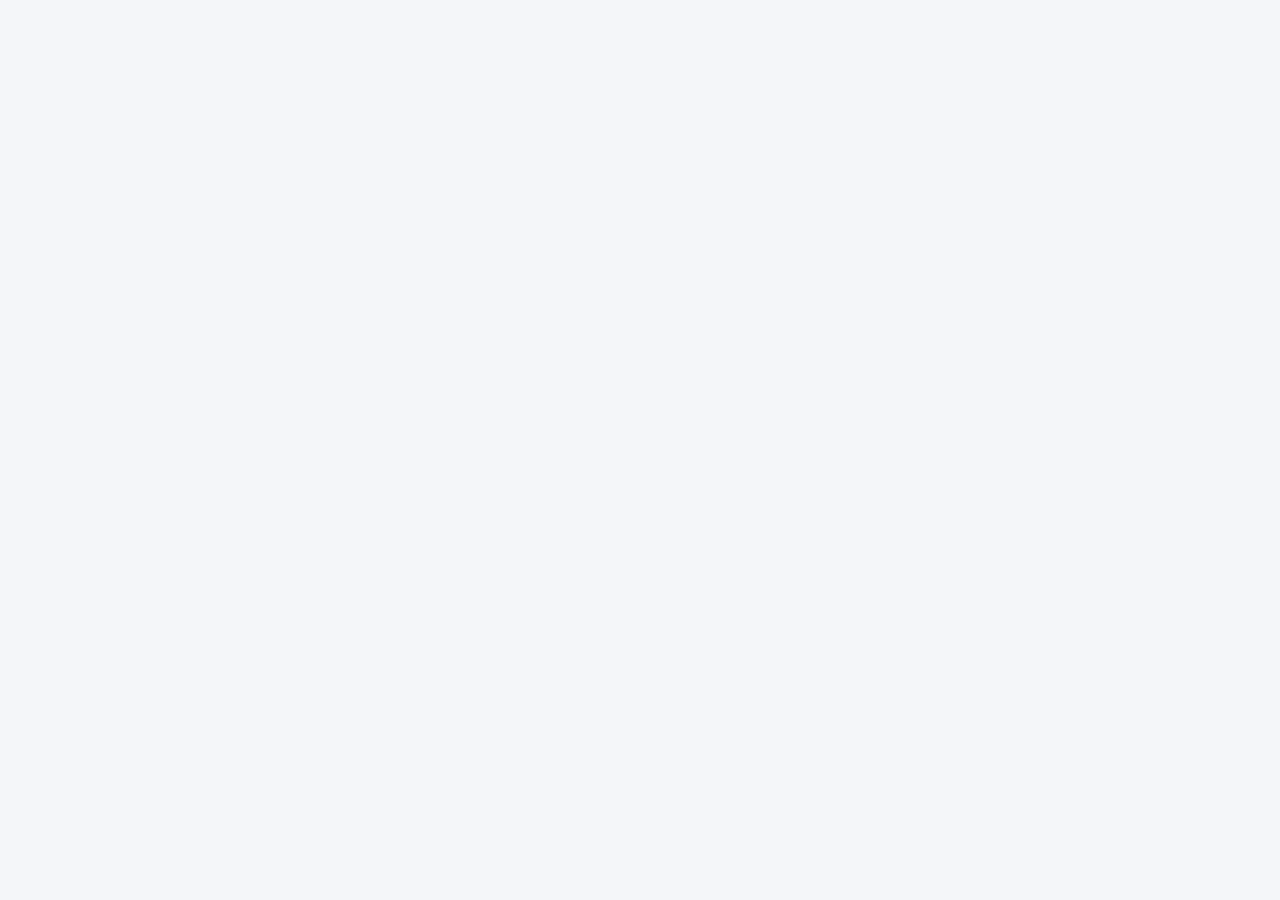
==== html/index.html @ 95263e27 "estructura principal +css inicial" ====
<!DOCTYPE html>
<html lang="en">
<head>
    <meta charset="UTF-8">
    <meta name="viewport" content="width=device-width, initial-scale=1.0">
    <title>Home</title>
    <link rel="stylesheet" href="../css/style.css">
</head>
<body>
    
</body>
</html>
---- css/style.css ----
/* VARIABLES GLOBALES (:root) */
:root {
    /* Fondo */
    --FONDO_PRINCIPAL: #f4f6f9;
    --FONDO_SECUNDARIO: #ffffff;

    /* Texto */
    --TEXTO_PRINCIPAL: #1f2937;
    --TEXTO_SECUNDARIO: #4b5563;

    /* Botones */
    --BOTON_PRINCIPAL: #003366;
    --BOTON_SECUNDARIO: #002244;

    /* encabezado */
    --COLOR_ENCABEZADO: #003366;
    --TEXTO_ENCABEZADO: #ffffff;
    
    /* aside */
    --FONDO_ASIDE: #e9ecef;

    /* enlaces */
    --COLOR_ENLACE: #0066cc;
    --COLOR_ENLACE_HOVER: #004080;
    
    /* pie de pagina */
    --COLOR_PIE_PAGINA: #1f2937;
    --TEXTO_PIE_PAGINA: #ffffff;
    
    /* tipografía y bordes */
    --FUENTE_BASE: Arial, sans-serif;
    --COLOR_BORDE: #cccccc;
    --RADIO_BORDE: 6px;
    --SOMBRA_SUAVE: 0 4px 6px rgba(0, 0, 0, 0.05);
}

/* generales*/
body {
    font-family: var(--FUENTE_BASE);
    line-height: 1.6;
    margin: 0;
    padding: 0;
    background-color: var(--FONDO_PRINCIPAL);
    color: var(--TEXTO_PRINCIPAL);
}

h1, h2, h3 {
    color: var(--TEXTO_PRINCIPAL);
}

p, li {
    color: var(--TEXTO_SECUNDARIO);
}

a {
    color: var(--COLOR_ENLACE);
    text-decoration: none;
}

a:hover {
    color: var(--COLOR_ENLACE_HOVER);
}

/* header y nav */
header {
    background-color: var(--COLOR_ENCABEZADO);
    color: var(--TEXTO_ENCABEZADO);
    display: flex;
    justify-content: space-between;
    align-items: center;
    padding: 15px 30px;
}

header h1 {
    color: var(--TEXTO_ENCABEZADO);
    margin: 0;
}

header .logo img {
    height: 50px;
    vertical-align: middle;
}

nav ul {
    list-style: none;
    margin: 0;
    padding: 0;
    display: flex;
}

nav ul li {
    margin-left: 20px;
}

nav ul li a {
    color: var(--TEXTO_ENCABEZADO);
    font-weight: bold;
}

/* main */
main {
    display: flex;
    flex-wrap: wrap;
    padding: 20px;
    max-width: 1200px;
    margin: auto;
    gap: 20px;
}

.contenido-principal {
    flex: 3;
}

article {
    background-color: var(--FONDO_SECUNDARIO);
    padding: 20px;
    margin-bottom: 20px;
    border-radius: var(--RADIO_BORDE);
    box-shadow: var(--SOMBRA_SUAVE);
}

aside {
    flex: 1;
    background-color: var(--FONDO_ASIDE);
    padding: 20px;
    border-radius: var(--RADIO_BORDE);
    height: fit-content;
}

/* formulario */
.formulario-seccion {
    background-color: var(--FONDO_SECUNDARIO);
    padding: 30px;
    width: 100%;
    max-width: 600px;
    margin: auto;
    border-radius: var(--RADIO_BORDE);
    box-shadow: var(--SOMBRA_SUAVE);
}

form label {
    display: block;
    margin-top: 15px;
    font-weight: bold;
    color: var(--TEXTO_PRINCIPAL);
}

form input, form select, form textarea {
    width: 100%;
    padding: 10px;
    margin-top: 5px;
    border: 1px solid var(--COLOR_BORDE);
    border-radius: var(--RADIO_BORDE);
    background-color: var(--FONDO_PRINCIPAL);
    color: var(--TEXTO_PRINCIPAL);
    box-sizing: border-box;
}

/* Estilos de Botones usando variables */
button, input[type="submit"] {
    margin-top: 20px;
    padding: 12px 24px;
    background-color: var(--BOTON_PRINCIPAL);
    color: var(--TEXTO_ENCABEZADO);
    border: none;
    border-radius: var(--RADIO_BORDE);
    cursor: pointer;
    font-size: 1rem;
    font-weight: bold;
    transition: background-color 0.3s ease;
}

button:hover, input[type="submit"]:hover {
    background-color: var(--BOTON_SECUNDARIO);
}

/* footer */
footer {
    background-color: var(--COLOR_PIE_PAGINA);
    color: var(--TEXTO_PIE_PAGINA);
    text-align: center;
    padding: 20px;
    margin-top: 30px;
}

footer p {
    color: var(--TEXTO_PIE_PAGINA);
}

footer a {
    color: var(--COLOR_ENLACE);
}
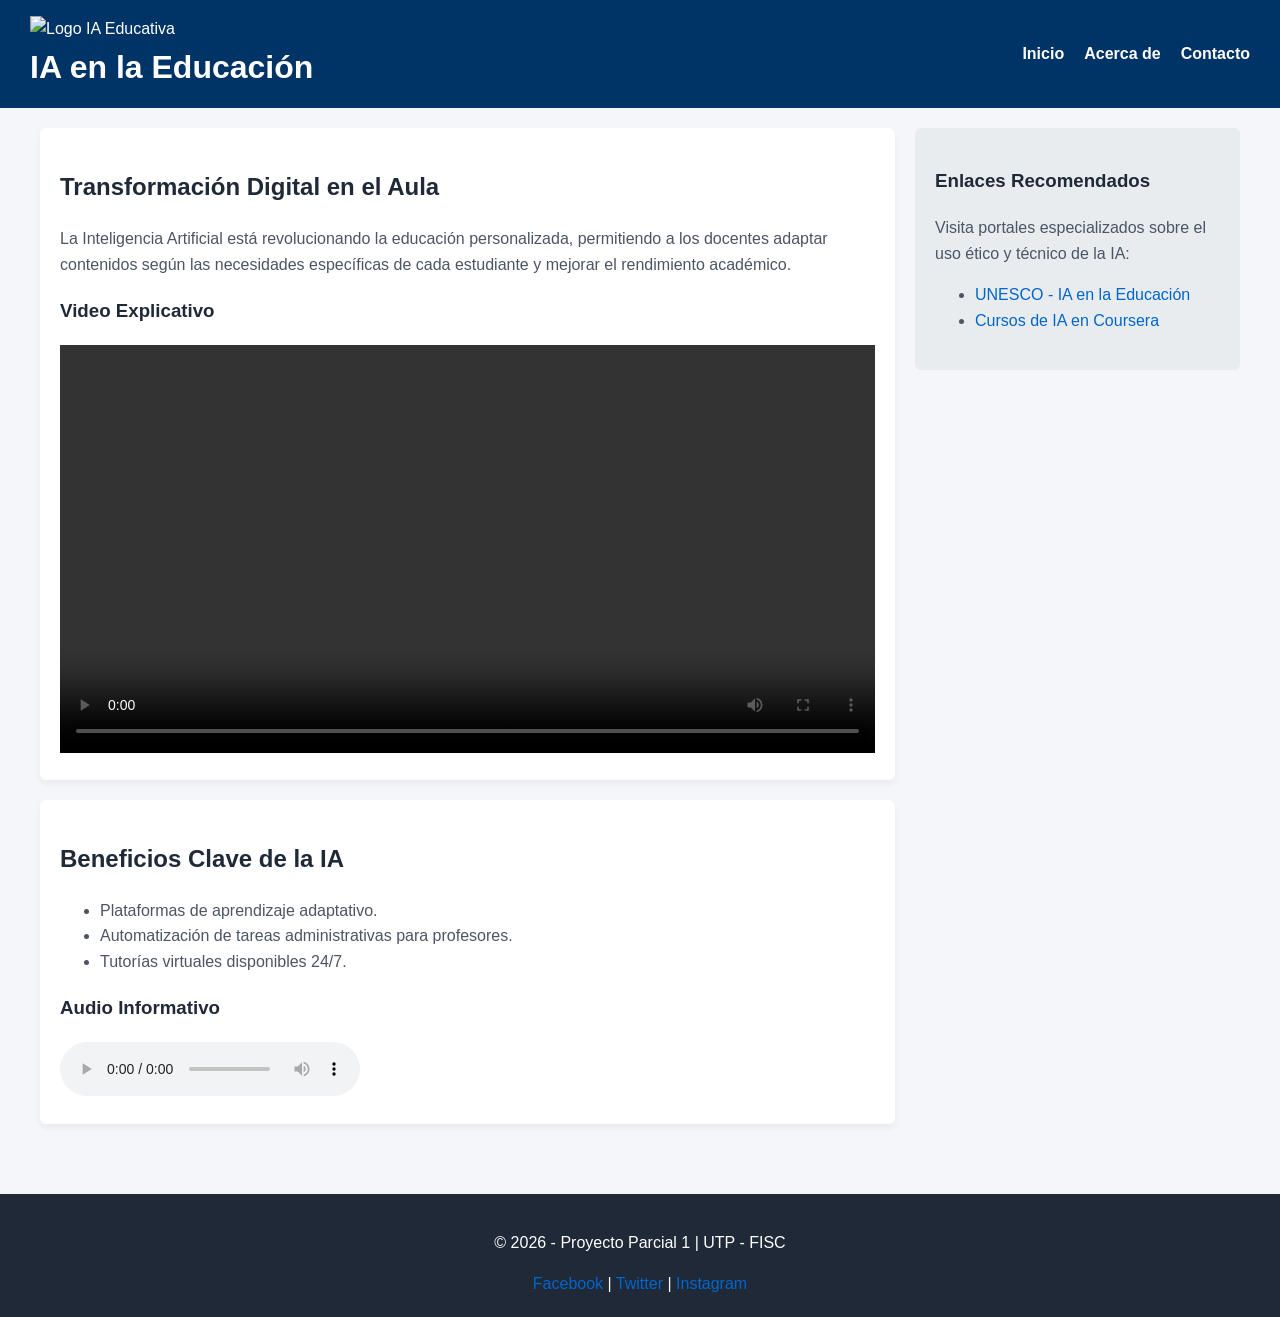
==== commit db7d07cb: "Update index.html" ====
--- a/html/index.html
+++ b/html/index.html
@@ -1,12 +1,80 @@
 <!DOCTYPE html>
-<html lang="en">
+<html lang="es">
 <head>
     <meta charset="UTF-8">
     <meta name="viewport" content="width=device-width, initial-scale=1.0">
-    <title>Home</title>
+    <title>IA aplicada a la Educación - Inicio</title>
     <link rel="stylesheet" href="../css/style.css">
 </head>
 <body>
-    
+
+    <!-- Encabezado con Logo y Navegación -->
+    <header>
+        <div class="logo">
+            <img src="../img/logo.png" alt="Logo IA Educativa">
+            <h1>IA en la Educación</h1>
+        </div>
+        <nav>
+            <ul>
+                <li><a href="index.html">Inicio</a></li>
+                <li><a href="acerca.html">Acerca de</a></li>
+                <li><a href="contacto.html">Contacto</a></li>
+            </ul>
+        </nav>
+    </header>
+
+    <!-- Contenido Principal -->
+    <main>
+        <section class="contenido-principal">
+            <article>
+                <h2>Transformación Digital en el Aula</h2>
+                <p>La Inteligencia Artificial está revolucionando la educación personalizada, permitiendo a los docentes adaptar contenidos según las necesidades específicas de cada estudiante y mejorar el rendimiento académico.</p>
+                
+                <!-- Video incorporado -->
+                <h3>Video Explicativo</h3>
+                <video controls width="100%">
+                    <source src="../video/video_ia.mp4" type="video/mp4">
+                    Tu navegador no soporta el formato de video.
+                </video>
+            </article>
+
+            <article>
+                <h2>Beneficios Clave de la IA</h2>
+                <ul>
+                    <li>Plataformas de aprendizaje adaptativo.</li>
+                    <li>Automatización de tareas administrativas para profesores.</li>
+                    <li>Tutorías virtuales disponibles 24/7.</li>
+                </ul>
+
+                <!-- Audio incorporado -->
+                <h3>Audio Informativo</h3>
+                <audio controls>
+                    <source src="../audio/audio_ia.mp3" type="audio/mpeg">
+                    Tu navegador no soporta el formato de audio.
+                </audio>
+            </article>
+        </section>
+
+        <!-- Aside (Contenido Secundario) -->
+        <aside>
+            <h3>Enlaces Recomendados</h3>
+            <p>Visita portales especializados sobre el uso ético y técnico de la IA:</p>
+            <ul>
+                <li><a href="https://es.unesco.org/themes/tic-educacion/ia" target="_blank" rel="noopener">UNESCO - IA en la Educación</a></li>
+                <li><a href="https://www.coursera.org" target="_blank" rel="noopener">Cursos de IA en Coursera</a></li>
+            </ul>
+        </aside>
+    </main>
+
+    <!-- Pie de Página -->
+    <footer>
+        <p>&copy; 2026 - Proyecto Parcial 1 | UTP - FISC</p>
+        <div class="redes-sociales">
+            <a href="https://facebook.com" target="_blank">Facebook</a> |
+            <a href="https://twitter.com" target="_blank">Twitter</a> |
+            <a href="https://instagram.com" target="_blank">Instagram</a>
+        </div>
+    </footer>
+
 </body>
 </html>
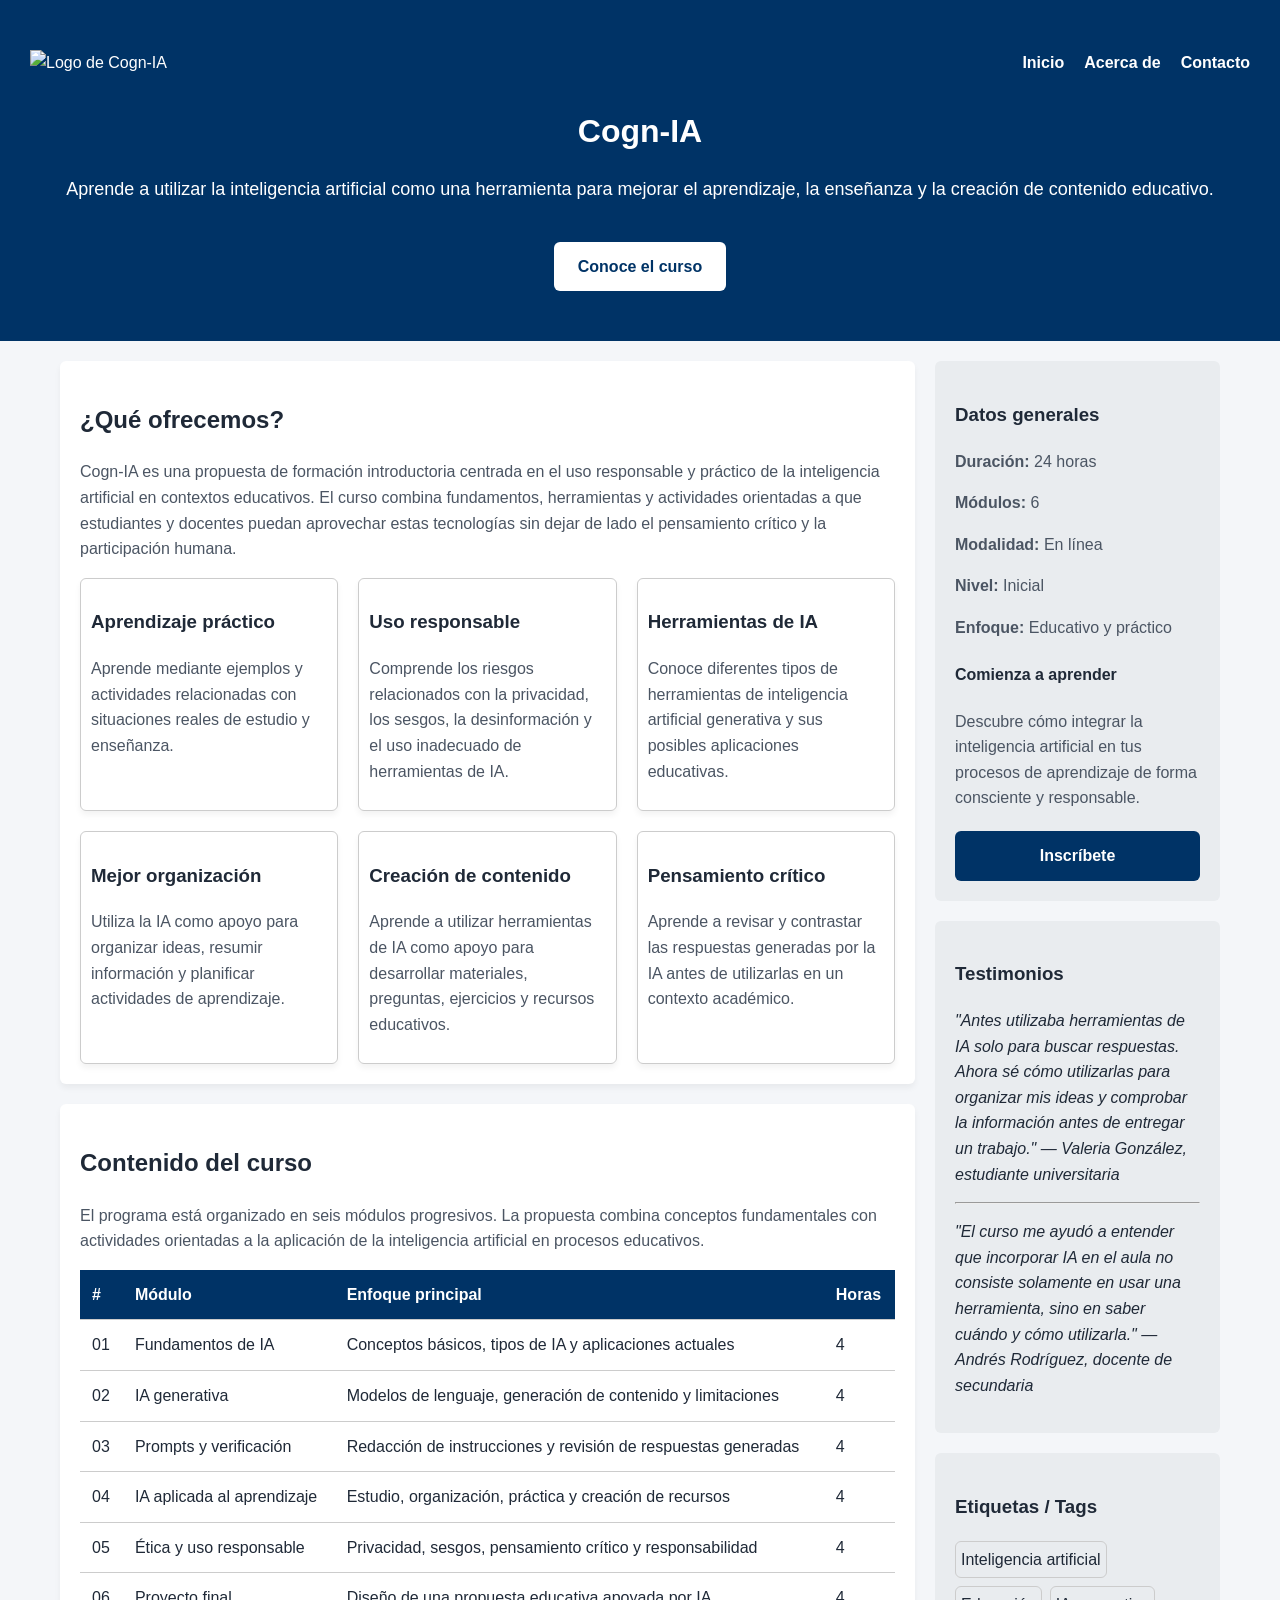
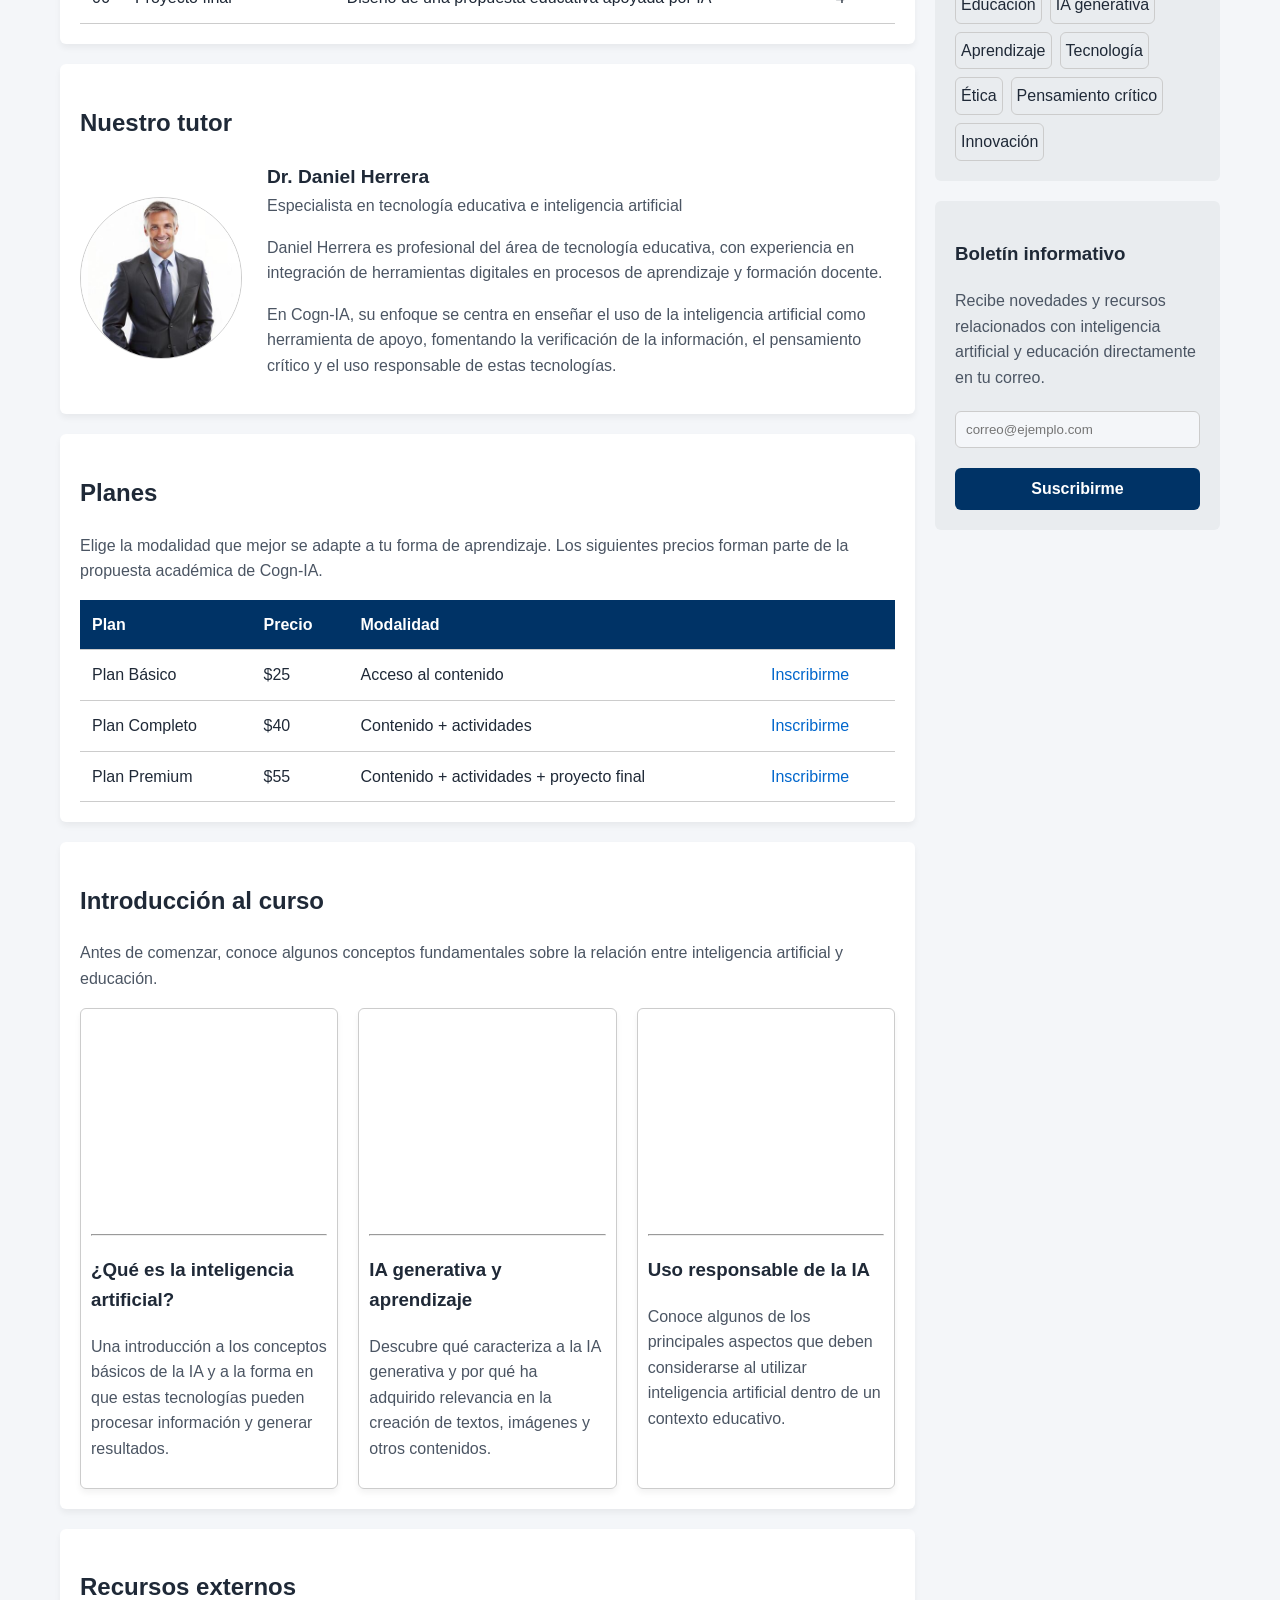
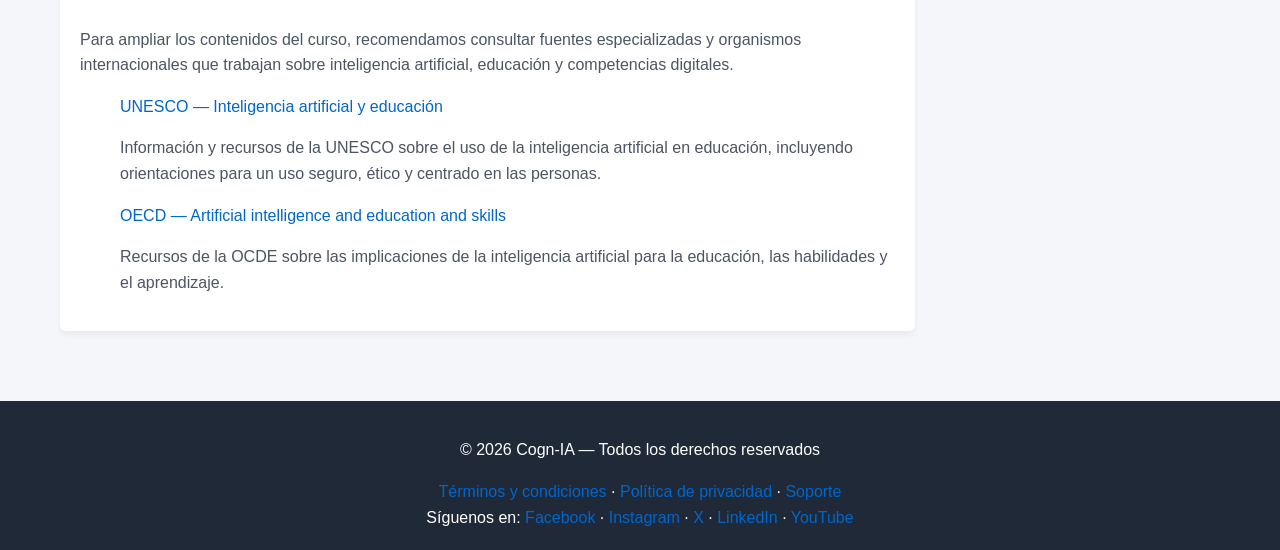
==== commit d0d49040: "Agregar pagina principal y recursos de Cogn-IA" ====
--- a/html/index.html
+++ b/html/index.html
@@ -1,80 +1,617 @@
 <!DOCTYPE html>
 <html lang="es">
+
 <head>
     <meta charset="UTF-8">
     <meta name="viewport" content="width=device-width, initial-scale=1.0">
-    <title>IA aplicada a la Educación - Inicio</title>
+    <meta name="description" content="Cogn-IA: curso introductorio de inteligencia artificial aplicada a la educación.">
+    <title>Cogn-IA - Curso de IA aplicada a la educación</title>
     <link rel="stylesheet" href="../css/style.css">
+
+    <style>
+        .card {
+            border-radius: var(--RADIO_BORDE);
+            border: 1px solid var(--COLOR_BORDE);
+            box-shadow: var(--SOMBRA_SUAVE);
+            padding: 10px;
+            min-width: 0;
+            overflow-wrap: break-word;
+        }
+
+        .grid {
+            display: grid;
+            grid-template-columns: repeat(3, minmax(0, 1fr));
+            gap: 20px;
+        }
+
+        @media (max-width: 900px) {
+            .grid {
+                grid-template-columns: repeat(2, minmax(0, 1fr));
+            }
+        }
+
+        @media (max-width: 600px) {
+            .grid {
+                grid-template-columns: 1fr;
+            }
+        }
+
+        .tutor {
+            display: flex;
+            align-items: center;
+            gap: 25px;
+        }
+
+        .tutor img {
+            width: 160px;
+            height: 160px;
+            object-fit: cover;
+            border-radius: 50%;
+            border: 1px solid var(--COLOR_BORDE);
+        }
+
+        .tutor-info {
+            flex: 1;
+        }
+
+        .tutor-info strong {
+            display: block;
+            font-size: 1.2rem;
+            color: var(--TEXTO_PRINCIPAL);
+        }
+
+        .tutor-info span {
+            display: block;
+            margin-bottom: 10px;
+            color: var(--TEXTO_SECUNDARIO);
+        }
+
+        .tags {
+            display: flex;
+            flex-wrap: wrap;
+            gap: 8px;
+        }
+
+        .tag {
+            border: 1px solid var(--COLOR_BORDE);
+            border-radius: var(--RADIO_BORDE);
+            padding: 5px;
+            width: fit-content;
+        }
+
+        .card iframe {
+            width: 100%;
+            height: 200px;
+            border: none;
+        }
+    </style>
 </head>
+
 <body>
 
-    <!-- Encabezado con Logo y Navegación -->
     <header>
-        <div class="logo">
-            <img src="../img/logo.png" alt="Logo IA Educativa">
-            <h1>IA en la Educación</h1>
+
+        <div id="barra-superior">
+
+            <div id="logo">
+                <img src="../img/logo.png" alt="Logo de Cogn-IA">
+            </div>
+
+            <nav>
+                <ul>
+                    <li><a href="index.html">Inicio</a></li>
+                    <li><a href="acerca.html">Acerca de</a></li>
+                    <li><a href="contacto.html">Contacto</a></li>
+                </ul>
+            </nav>
+
         </div>
-        <nav>
-            <ul>
-                <li><a href="index.html">Inicio</a></li>
-                <li><a href="acerca.html">Acerca de</a></li>
-                <li><a href="contacto.html">Contacto</a></li>
-            </ul>
-        </nav>
+
+        <h1>Cogn-IA</h1>
+
+        <p>
+            Aprende a utilizar la inteligencia artificial como una herramienta
+            para mejorar el aprendizaje, la enseñanza y la creación de contenido educativo.
+        </p>
+
+        <a href="#contenido" class="boton-header">Conoce el curso</a>
+
     </header>
 
-    <!-- Contenido Principal -->
+
     <main>
-        <section class="contenido-principal">
+
+        <div id="contenido-principal">
+
             <article>
-                <h2>Transformación Digital en el Aula</h2>
-                <p>La Inteligencia Artificial está revolucionando la educación personalizada, permitiendo a los docentes adaptar contenidos según las necesidades específicas de cada estudiante y mejorar el rendimiento académico.</p>
-                
-                <!-- Video incorporado -->
-                <h3>Video Explicativo</h3>
-                <video controls width="100%">
-                    <source src="../video/video_ia.mp4" type="video/mp4">
-                    Tu navegador no soporta el formato de video.
-                </video>
+
+                <h2>¿Qué ofrecemos?</h2>
+
+                <p>
+                    Cogn-IA es una propuesta de formación introductoria centrada en el uso
+                    responsable y práctico de la inteligencia artificial en contextos educativos.
+                    El curso combina fundamentos, herramientas y actividades orientadas a que
+                    estudiantes y docentes puedan aprovechar estas tecnologías sin dejar de lado
+                    el pensamiento crítico y la participación humana.
+                </p>
+
+                <section class="grid">
+
+                    <div class="card">
+                        <h3>Aprendizaje práctico</h3>
+                        <p>
+                            Aprende mediante ejemplos y actividades relacionadas con situaciones
+                            reales de estudio y enseñanza.
+                        </p>
+                    </div>
+
+                    <div class="card">
+                        <h3>Uso responsable</h3>
+                        <p>
+                            Comprende los riesgos relacionados con la privacidad, los sesgos,
+                            la desinformación y el uso inadecuado de herramientas de IA.
+                        </p>
+                    </div>
+
+                    <div class="card">
+                        <h3>Herramientas de IA</h3>
+                        <p>
+                            Conoce diferentes tipos de herramientas de inteligencia artificial
+                            generativa y sus posibles aplicaciones educativas.
+                        </p>
+                    </div>
+
+                    <div class="card">
+                        <h3>Mejor organización</h3>
+                        <p>
+                            Utiliza la IA como apoyo para organizar ideas, resumir información
+                            y planificar actividades de aprendizaje.
+                        </p>
+                    </div>
+
+                    <div class="card">
+                        <h3>Creación de contenido</h3>
+                        <p>
+                            Aprende a utilizar herramientas de IA como apoyo para desarrollar
+                            materiales, preguntas, ejercicios y recursos educativos.
+                        </p>
+                    </div>
+
+                    <div class="card">
+                        <h3>Pensamiento crítico</h3>
+                        <p>
+                            Aprende a revisar y contrastar las respuestas generadas por la IA
+                            antes de utilizarlas en un contexto académico.
+                        </p>
+                    </div>
+
+                </section>
+
             </article>
 
+
+            <article id="contenido">
+
+                <h2>Contenido del curso</h2>
+
+                <p>
+                    El programa está organizado en seis módulos progresivos. La propuesta
+                    combina conceptos fundamentales con actividades orientadas a la aplicación
+                    de la inteligencia artificial en procesos educativos.
+                </p>
+
+                <table>
+
+                    <thead>
+                        <tr>
+                            <th>#</th>
+                            <th>Módulo</th>
+                            <th>Enfoque principal</th>
+                            <th>Horas</th>
+                        </tr>
+                    </thead>
+
+                    <tbody>
+
+                        <tr>
+                            <td>01</td>
+                            <td>Fundamentos de IA</td>
+                            <td>Conceptos básicos, tipos de IA y aplicaciones actuales</td>
+                            <td>4</td>
+                        </tr>
+
+                        <tr>
+                            <td>02</td>
+                            <td>IA generativa</td>
+                            <td>Modelos de lenguaje, generación de contenido y limitaciones</td>
+                            <td>4</td>
+                        </tr>
+
+                        <tr>
+                            <td>03</td>
+                            <td>Prompts y verificación</td>
+                            <td>Redacción de instrucciones y revisión de respuestas generadas</td>
+                            <td>4</td>
+                        </tr>
+
+                        <tr>
+                            <td>04</td>
+                            <td>IA aplicada al aprendizaje</td>
+                            <td>Estudio, organización, práctica y creación de recursos</td>
+                            <td>4</td>
+                        </tr>
+
+                        <tr>
+                            <td>05</td>
+                            <td>Ética y uso responsable</td>
+                            <td>Privacidad, sesgos, pensamiento crítico y responsabilidad</td>
+                            <td>4</td>
+                        </tr>
+
+                        <tr>
+                            <td>06</td>
+                            <td>Proyecto final</td>
+                            <td>Diseño de una propuesta educativa apoyada por IA</td>
+                            <td>4</td>
+                        </tr>
+
+                    </tbody>
+
+                </table>
+
+            </article>
+
+
             <article>
-                <h2>Beneficios Clave de la IA</h2>
-                <ul>
-                    <li>Plataformas de aprendizaje adaptativo.</li>
-                    <li>Automatización de tareas administrativas para profesores.</li>
-                    <li>Tutorías virtuales disponibles 24/7.</li>
+                <h2>Nuestro tutor</h2>
+
+                <div class="tutor">
+
+                    <img src="../img/tutor.jpg" alt="Dr. Daniel Herrera, especialista en tecnología educativa">
+
+                    <div class="tutor-info">
+
+                        <strong>Dr. Daniel Herrera</strong>
+                        <span>Especialista en tecnología educativa e inteligencia artificial</span>
+
+                        <p>
+                            Daniel Herrera es profesional del área de tecnología educativa,
+                            con experiencia en integración de herramientas digitales en
+                            procesos de aprendizaje y formación docente.
+                        </p>
+
+                        <p>
+                            En Cogn-IA, su enfoque se centra en enseñar el uso de la
+                            inteligencia artificial como herramienta de apoyo, fomentando
+                            la verificación de la información, el pensamiento crítico y
+                            el uso responsable de estas tecnologías.
+                        </p>
+
+                    </div>
+
+                </div>
+
+            </article>
+
+
+            <article id="planes">
+
+                <h2>Planes</h2>
+
+                <p>
+                    Elige la modalidad que mejor se adapte a tu forma de aprendizaje.
+                    Los siguientes precios forman parte de la propuesta académica de Cogn-IA.
+                </p>
+
+                <table>
+
+                    <thead>
+                        <tr>
+                            <th>Plan</th>
+                            <th>Precio</th>
+                            <th>Modalidad</th>
+                            <th></th>
+                        </tr>
+                    </thead>
+
+                    <tbody>
+
+                        <tr>
+                            <td>Plan Básico</td>
+                            <td>$25</td>
+                            <td>Acceso al contenido</td>
+                            <td><a href="#">Inscribirme</a></td>
+                        </tr>
+
+                        <tr>
+                            <td>Plan Completo</td>
+                            <td>$40</td>
+                            <td>Contenido + actividades</td>
+                            <td><a href="#">Inscribirme</a></td>
+                        </tr>
+
+                        <tr>
+                            <td>Plan Premium</td>
+                            <td>$55</td>
+                            <td>Contenido + actividades + proyecto final</td>
+                            <td><a href="#">Inscribirme</a></td>
+                        </tr>
+
+                    </tbody>
+
+                </table>
+
+            </article>
+
+
+            <article>
+
+                <h2>Introducción al curso</h2>
+
+                <p>
+                    Antes de comenzar, conoce algunos conceptos fundamentales sobre la relación
+                    entre inteligencia artificial y educación.
+                </p>
+
+                <section class="grid">
+
+                    <div class="card">
+
+                        <iframe
+                            src="https://www.youtube.com/embed/8lMIdrlIWOQ"
+                            title="¿Qué es la inteligencia artificial?"
+                            allowfullscreen>
+                        </iframe>
+
+                        <hr>
+
+                        <h3>¿Qué es la inteligencia artificial?</h3>
+
+                        <p>
+                            Una introducción a los conceptos básicos de la IA y a la forma en
+                            que estas tecnologías pueden procesar información y generar resultados.
+                        </p>
+
+                    </div>
+
+
+                    <div class="card">
+
+                        <iframe
+                            src="https://www.youtube.com/embed/Qu7spkaiky0"
+                            title="Inteligencia artificial generativa en educación"
+                            allowfullscreen>
+                        </iframe>
+
+                        <hr>
+
+                        <h3>IA generativa y aprendizaje</h3>
+
+                        <p>
+                            Descubre qué caracteriza a la IA generativa y por qué ha adquirido
+                            relevancia en la creación de textos, imágenes y otros contenidos.
+                        </p>
+
+                    </div>
+
+
+                    <div class="card">
+
+                        <iframe
+                            src="https://www.youtube.com/embed/TXxJGTrKRxM"
+                            title="Uso responsable de la inteligencia artificial en el aula"
+                            allowfullscreen>
+                        </iframe>
+
+                        <hr>
+
+                        <h3>Uso responsable de la IA</h3>
+
+                        <p>
+                            Conoce algunos de los principales aspectos que deben considerarse
+                            al utilizar inteligencia artificial dentro de un contexto educativo.
+                        </p>
+
+                    </div>
+
+                </section>
+
+            </article>
+
+
+            <article>
+
+                <h2>Recursos externos</h2>
+
+                <p>
+                    Para ampliar los contenidos del curso, recomendamos consultar fuentes
+                    especializadas y organismos internacionales que trabajan sobre inteligencia
+                    artificial, educación y competencias digitales.
+                </p>
+
+                <ul style="list-style: none;">
+
+                    <li>
+
+                        <a href="https://www.unesco.org/es/digital-education/artificial-intelligence"
+                           target="_blank"
+                           rel="noopener noreferrer">
+                            UNESCO — Inteligencia artificial y educación
+                        </a>
+
+                        <p>
+                            Información y recursos de la UNESCO sobre el uso de la inteligencia
+                            artificial en educación, incluyendo orientaciones para un uso
+                            seguro, ético y centrado en las personas.
+                        </p>
+
+                    </li>
+
+
+                    <li>
+
+                        <a href="https://www.oecd.org/en/topics/artificial-intelligence-and-education-and-skills.html"
+                           target="_blank"
+                           rel="noopener noreferrer">
+                            OECD — Artificial intelligence and education and skills
+                        </a>
+
+                        <p>
+                            Recursos de la OCDE sobre las implicaciones de la inteligencia
+                            artificial para la educación, las habilidades y el aprendizaje.
+                        </p>
+
+                    </li>
+
                 </ul>
 
-                <!-- Audio incorporado -->
-                <h3>Audio Informativo</h3>
-                <audio controls>
-                    <source src="../audio/audio_ia.mp3" type="audio/mpeg">
-                    Tu navegador no soporta el formato de audio.
-                </audio>
             </article>
-        </section>
-
-        <!-- Aside (Contenido Secundario) -->
-        <aside>
-            <h3>Enlaces Recomendados</h3>
-            <p>Visita portales especializados sobre el uso ético y técnico de la IA:</p>
-            <ul>
-                <li><a href="https://es.unesco.org/themes/tic-educacion/ia" target="_blank" rel="noopener">UNESCO - IA en la Educación</a></li>
-                <li><a href="https://www.coursera.org" target="_blank" rel="noopener">Cursos de IA en Coursera</a></li>
-            </ul>
-        </aside>
+
+        </div>
+
+
+        <div id="barra-lateral">
+
+            <aside>
+
+                <h3>Datos generales</h3>
+
+                <p><strong>Duración:</strong> 24 horas</p>
+                <p><strong>Módulos:</strong> 6</p>
+                <p><strong>Modalidad:</strong> En línea</p>
+                <p><strong>Nivel:</strong> Inicial</p>
+                <p><strong>Enfoque:</strong> Educativo y práctico</p>
+
+                <h4>Comienza a aprender</h4>
+
+                <p>
+                    Descubre cómo integrar la inteligencia artificial en tus procesos
+                    de aprendizaje de forma consciente y responsable.
+                </p>
+
+                <a href="#planes" class="boton-aside">Inscríbete</a>
+
+            </aside>
+
+
+            <aside>
+
+                <h3>Testimonios</h3>
+
+                    <blockquote>
+                        "Antes utilizaba herramientas de IA solo para buscar respuestas.
+                        Ahora sé cómo utilizarlas para organizar mis ideas y comprobar la
+                        información antes de entregar un trabajo."
+                        <cite>— Valeria González, estudiante universitaria</cite>
+                    </blockquote>
+
+                    <hr>
+
+                    <blockquote>
+                        "El curso me ayudó a entender que incorporar IA en el aula no
+                        consiste solamente en usar una herramienta, sino en saber cuándo
+                        y cómo utilizarla."
+                        <cite>— Andrés Rodríguez, docente de secundaria</cite>
+                    </blockquote>
+
+            </aside>
+
+
+            <aside>
+
+                <h3>Etiquetas / Tags</h3>
+
+                <section class="tags">
+
+                    <div class="tag">Inteligencia artificial</div>
+                    <div class="tag">Educación</div>
+                    <div class="tag">IA generativa</div>
+                    <div class="tag">Aprendizaje</div>
+                    <div class="tag">Tecnología</div>
+                    <div class="tag">Ética</div>
+                    <div class="tag">Pensamiento crítico</div>
+                    <div class="tag">Innovación</div>
+
+                </section>
+
+            </aside>
+
+
+            <aside>
+
+                <h3>Boletín informativo</h3>
+
+                <p>
+                    Recibe novedades y recursos relacionados con inteligencia artificial
+                    y educación directamente en tu correo.
+                </p>
+
+                <form>
+
+                    <input
+                        type="email"
+                        placeholder="correo@ejemplo.com"
+                        required>
+
+                    <button style="width: 100%;" type="submit">
+                        Suscribirme
+                    </button>
+
+                </form>
+
+            </aside>
+
+        </div>
+
     </main>
 
-    <!-- Pie de Página -->
+
     <footer>
-        <p>&copy; 2026 - Proyecto Parcial 1 | UTP - FISC</p>
-        <div class="redes-sociales">
-            <a href="https://facebook.com" target="_blank">Facebook</a> |
-            <a href="https://twitter.com" target="_blank">Twitter</a> |
-            <a href="https://instagram.com" target="_blank">Instagram</a>
-        </div>
+
+        <p>
+            © 2026 Cogn-IA — Todos los derechos reservados
+        </p>
+
+        <a href="#">Términos y condiciones</a> ·
+        <a href="#">Política de privacidad</a> ·
+        <a href="#">Soporte</a>
+
+        <br>
+
+        Síguenos en:
+
+        <a href="https://www.facebook.com"
+           target="_blank"
+           rel="noopener noreferrer">
+            Facebook
+        </a> ·
+
+        <a href="https://www.instagram.com"
+           target="_blank"
+           rel="noopener noreferrer">
+            Instagram
+        </a> ·
+
+        <a href="https://x.com"
+           target="_blank"
+           rel="noopener noreferrer">
+            X
+        </a> ·
+
+        <a href="https://www.linkedin.com"
+           target="_blank"
+           rel="noopener noreferrer">
+            LinkedIn
+        </a> ·
+
+        <a href="https://www.youtube.com"
+           target="_blank"
+           rel="noopener noreferrer">
+            YouTube
+        </a>
+
     </footer>
 
 </body>
+
 </html>
--- a/css/style.css
+++ b/css/style.css
@@ -1,5 +1,7 @@
 /* VARIABLES GLOBALES (:root) */
+
 :root {
+
     /* Fondo */
     --FONDO_PRINCIPAL: #f4f6f9;
     --FONDO_SECUNDARIO: #ffffff;
@@ -12,29 +14,35 @@
     --BOTON_PRINCIPAL: #003366;
     --BOTON_SECUNDARIO: #002244;
 
-    /* encabezado */
+    /* Encabezado */
     --COLOR_ENCABEZADO: #003366;
     --TEXTO_ENCABEZADO: #ffffff;
-    
-    /* aside */
+
+    /* Aside */
     --FONDO_ASIDE: #e9ecef;
 
-    /* enlaces */
+    /* Enlaces */
     --COLOR_ENLACE: #0066cc;
     --COLOR_ENLACE_HOVER: #004080;
-    
-    /* pie de pagina */
+
+    /* Pie de página */
     --COLOR_PIE_PAGINA: #1f2937;
     --TEXTO_PIE_PAGINA: #ffffff;
-    
-    /* tipografía y bordes */
+
+    /* Tipografía y bordes */
     --FUENTE_BASE: Arial, sans-serif;
     --COLOR_BORDE: #cccccc;
     --RADIO_BORDE: 6px;
     --SOMBRA_SUAVE: 0 4px 6px rgba(0, 0, 0, 0.05);
 }
 
-/* generales*/
+
+/* GENERALES */
+
+html {
+    scroll-behavior: smooth;
+}
+
 body {
     font-family: var(--FUENTE_BASE);
     line-height: 1.6;
@@ -44,12 +52,20 @@
     color: var(--TEXTO_PRINCIPAL);
 }
 
-h1, h2, h3 {
+h1,
+h2,
+h3 {
     color: var(--TEXTO_PRINCIPAL);
 }
 
-p, li {
+p,
+li {
     color: var(--TEXTO_SECUNDARIO);
+}
+
+blockquote {
+    font-style: italic;
+    margin: 15px 0;
 }
 
 a {
@@ -61,19 +77,33 @@
     color: var(--COLOR_ENLACE_HOVER);
 }
 
-/* header y nav */
+
+/* HEADER Y NAV */
+
 header {
     background-color: var(--COLOR_ENCABEZADO);
     color: var(--TEXTO_ENCABEZADO);
+    justify-content: space-between;
+    align-items: center;
+    text-align: center;
+    padding: 50px 30px;
+}
+
+#barra-superior {
     display: flex;
     justify-content: space-between;
     align-items: center;
-    padding: 15px 30px;
+    margin-bottom: 30px;
 }
 
 header h1 {
     color: var(--TEXTO_ENCABEZADO);
     margin: 0;
+}
+
+header p {
+    color: white;
+    font-size: 18px;
 }
 
 header .logo img {
@@ -97,18 +127,34 @@
     font-weight: bold;
 }
 
-/* main */
+
+/* MAIN */
+
 main {
     display: flex;
-    flex-wrap: wrap;
+    gap: 20px;
     padding: 20px;
     max-width: 1200px;
     margin: auto;
+    box-sizing: border-box;
+}
+
+#contenido-principal {
+    flex: 3;
+    min-width: 0;
+}
+
+#barra-lateral {
+    flex: 1;
+    min-width: 250px;
+    display: flex;
+    flex-direction: column;
     gap: 20px;
 }
 
-.contenido-principal {
-    flex: 3;
+#barra-lateral aside {
+    width: 100%;
+    box-sizing: border-box;
 }
 
 article {
@@ -120,14 +166,38 @@
 }
 
 aside {
-    flex: 1;
     background-color: var(--FONDO_ASIDE);
     padding: 20px;
     border-radius: var(--RADIO_BORDE);
     height: fit-content;
 }
 
-/* formulario */
+
+/* TABLAS */
+
+table {
+    width: 100%;
+    border-collapse: collapse;
+}
+
+thead {
+    background-color: var(--COLOR_ENCABEZADO);
+    color: var(--TEXTO_ENCABEZADO);
+}
+
+th,
+td {
+    padding: 12px;
+    text-align: left;
+}
+
+tr {
+    border-bottom: 1px solid var(--COLOR_BORDE);
+}
+
+
+/* FORMULARIO */
+
 .formulario-seccion {
     background-color: var(--FONDO_SECUNDARIO);
     padding: 30px;
@@ -145,7 +215,9 @@
     color: var(--TEXTO_PRINCIPAL);
 }
 
-form input, form select, form textarea {
+form input,
+form select,
+form textarea {
     width: 100%;
     padding: 10px;
     margin-top: 5px;
@@ -156,8 +228,11 @@
     box-sizing: border-box;
 }
 
-/* Estilos de Botones usando variables */
-button, input[type="submit"] {
+
+/* BOTONES */
+
+button,
+input[type="submit"] {
     margin-top: 20px;
     padding: 12px 24px;
     background-color: var(--BOTON_PRINCIPAL);
@@ -167,14 +242,61 @@
     cursor: pointer;
     font-size: 1rem;
     font-weight: bold;
+    transition: background-color 0.3s ease, color 0.3s ease;
+}
+
+button:hover,
+input[type="submit"]:hover {
+    background-color: var(--BOTON_SECUNDARIO);
+}
+
+.boton-aside {
+    display: block;
+    width: 100%;
+    box-sizing: border-box;
+    margin-top: 20px;
+    padding: 12px 24px;
+    background-color: var(--BOTON_PRINCIPAL);
+    color: var(--TEXTO_ENCABEZADO);
+    border-radius: var(--RADIO_BORDE);
+    font-size: 1rem;
+    font-weight: bold;
+    text-align: center;
     transition: background-color 0.3s ease;
 }
 
-button:hover, input[type="submit"]:hover {
+.boton-aside:hover {
     background-color: var(--BOTON_SECUNDARIO);
-}
-
-/* footer */
+    color: var(--TEXTO_ENCABEZADO);
+}
+
+.boton-completo {
+    width: 100%;
+}
+
+/* Botón del header */
+
+.boton-header {
+    display: inline-block;
+    margin-top: 20px;
+    padding: 12px 24px;
+    background-color: white;
+    color: var(--BOTON_PRINCIPAL);
+    border: none;
+    border-radius: var(--RADIO_BORDE);
+    cursor: pointer;
+    font-size: 1rem;
+    font-weight: bold;
+    transition: background-color 0.3s ease, color 0.3s ease;
+}
+
+.boton-header:hover {
+    background-color: var(--COLOR_ENLACE);
+    color: white;
+}
+
+/* FOOTER */
+
 footer {
     background-color: var(--COLOR_PIE_PAGINA);
     color: var(--TEXTO_PIE_PAGINA);
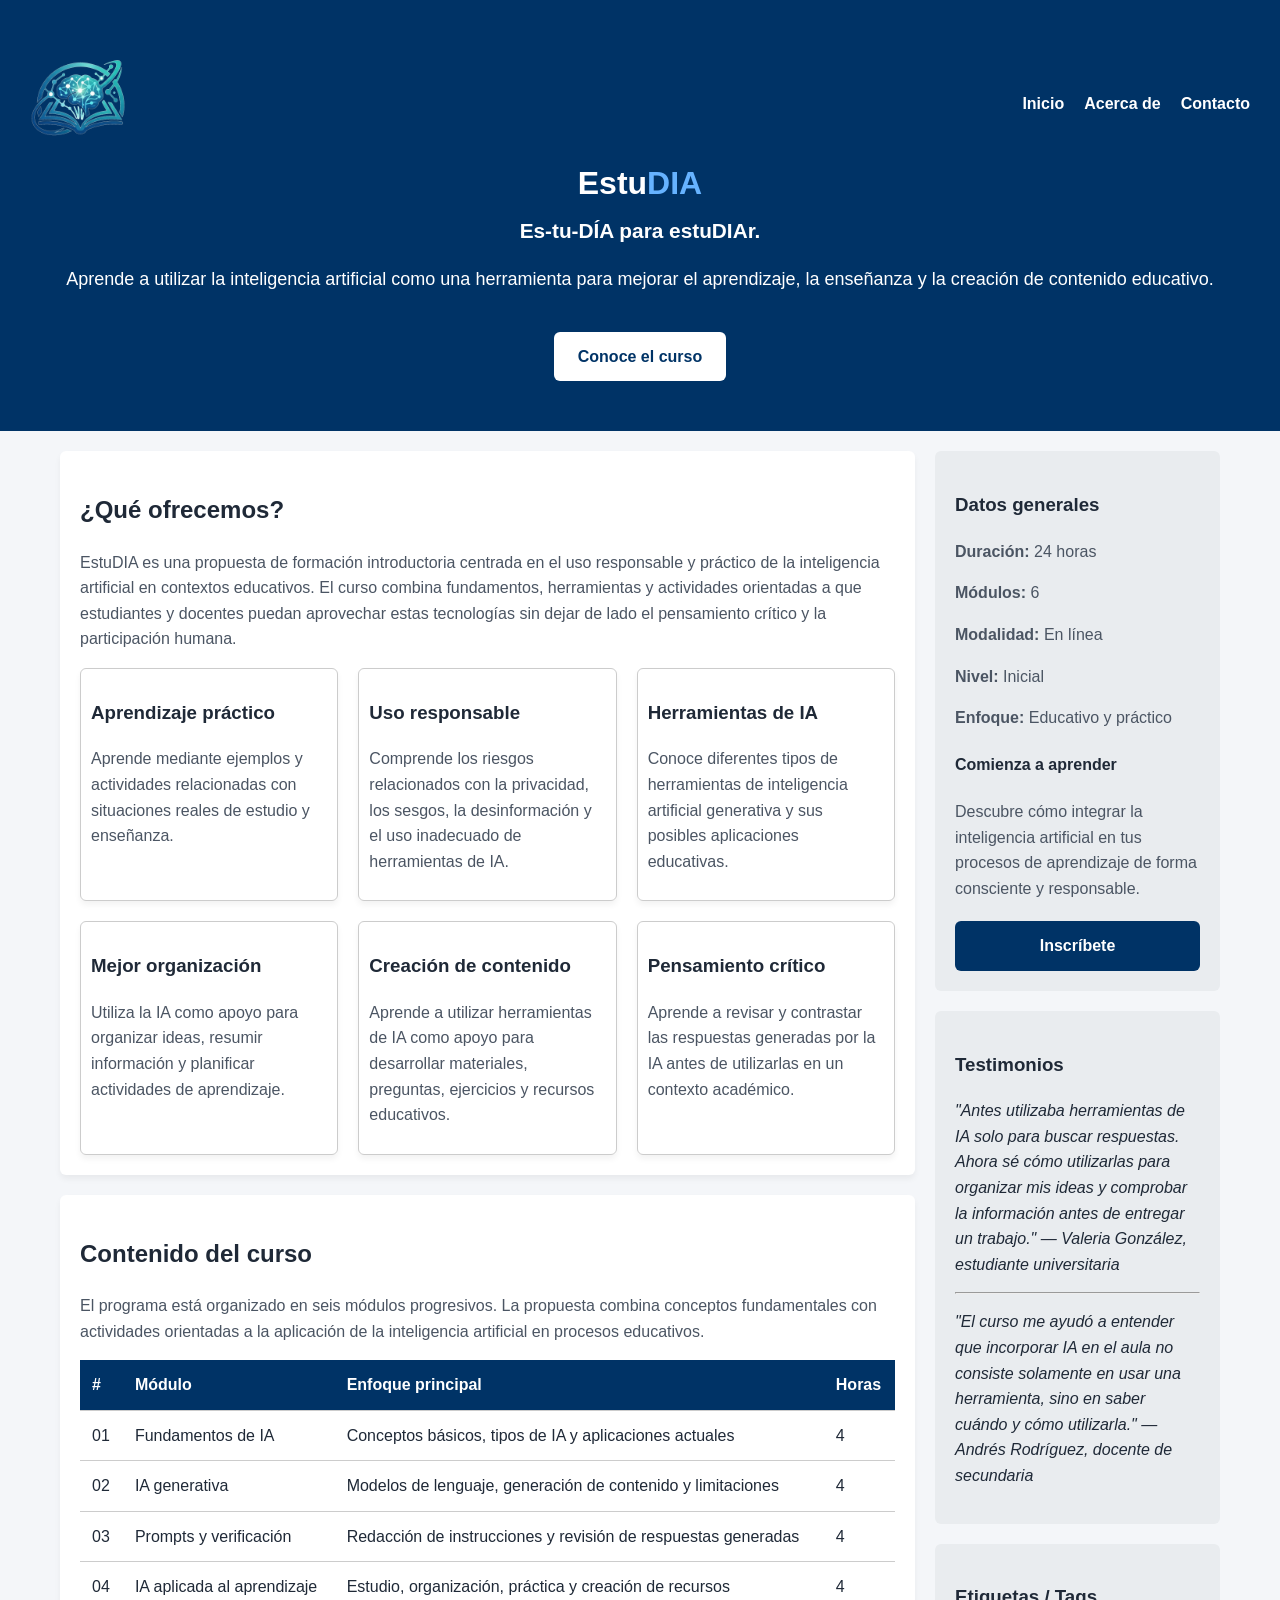
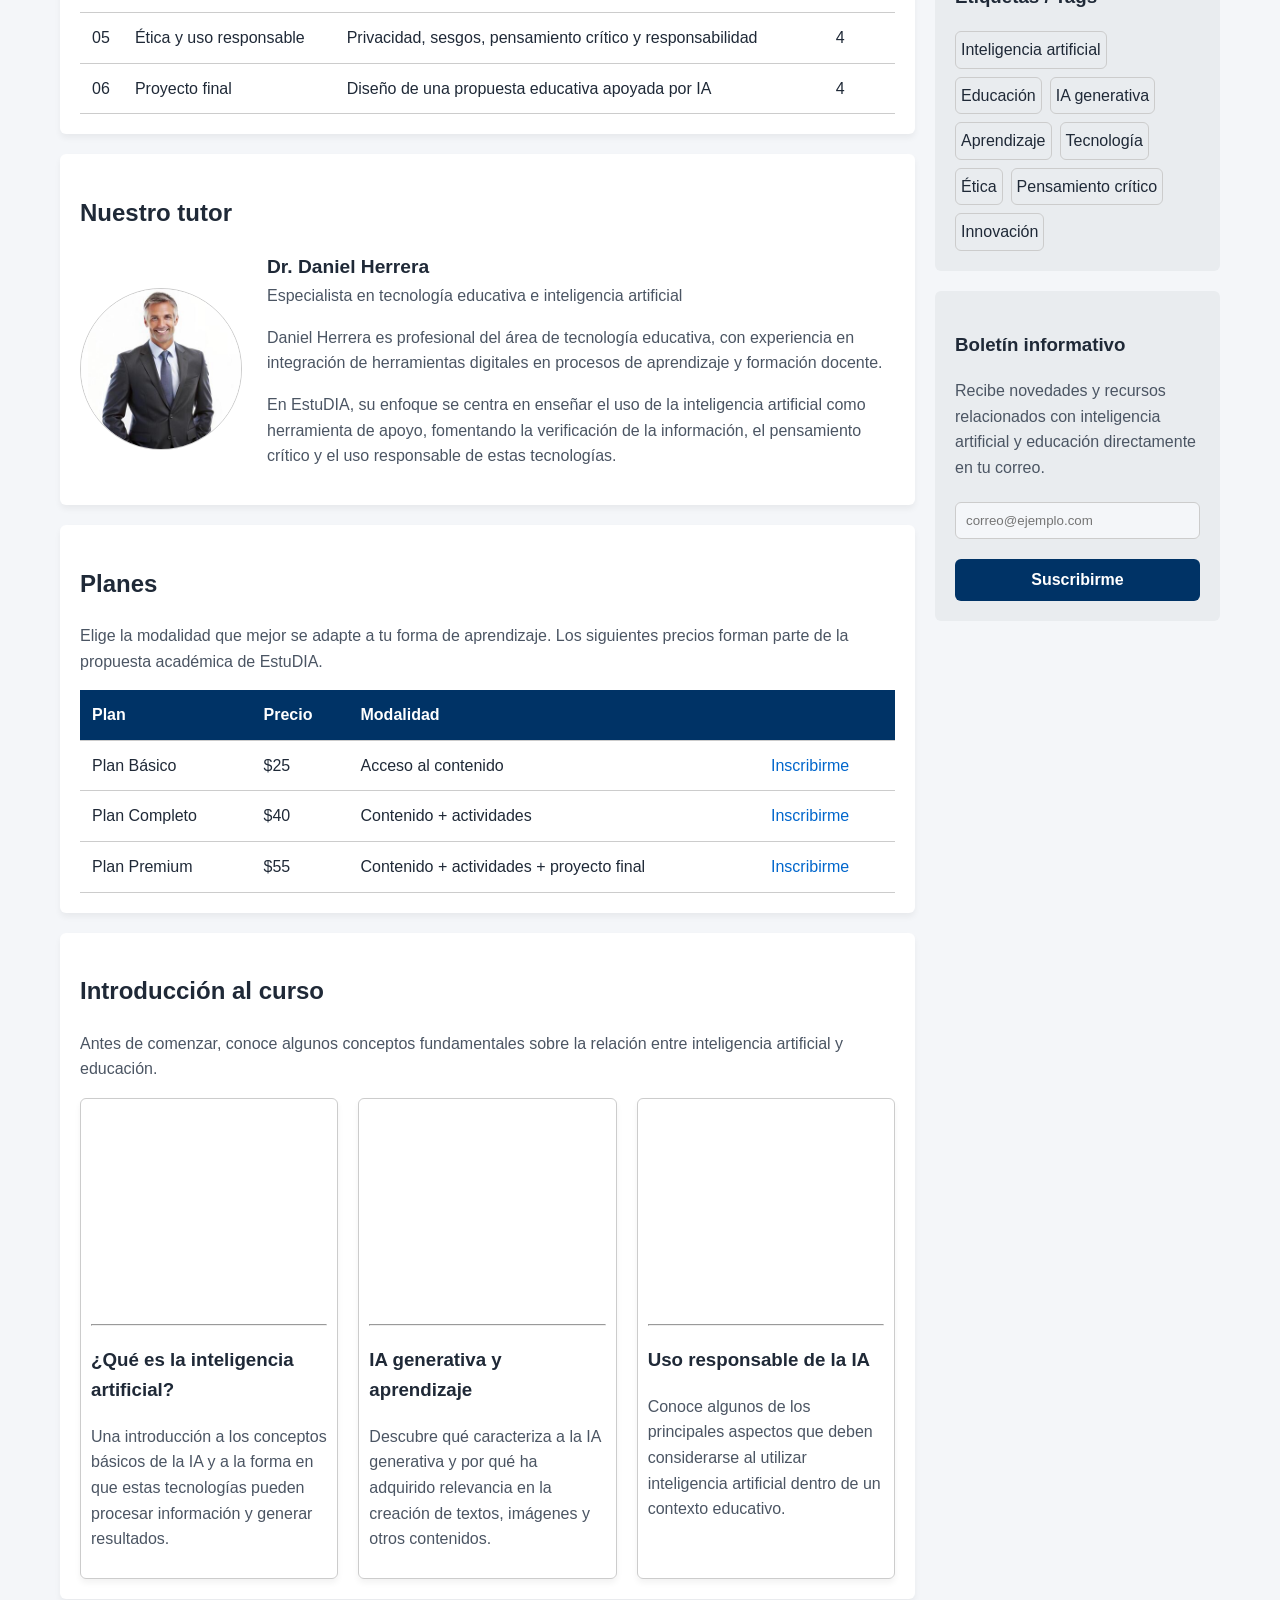
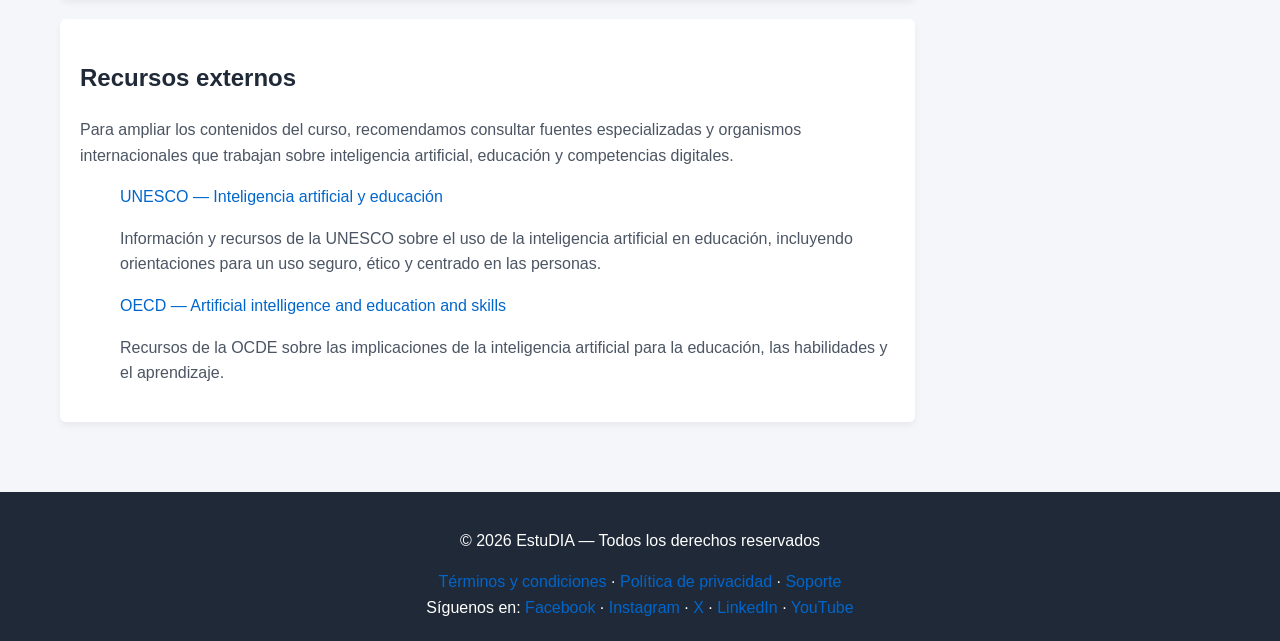
==== commit e480bc89: "merge" ====
--- a/html/index.html
+++ b/html/index.html
@@ -4,36 +4,24 @@
 <head>
     <meta charset="UTF-8">
     <meta name="viewport" content="width=device-width, initial-scale=1.0">
-    <meta name="description" content="Cogn-IA: curso introductorio de inteligencia artificial aplicada a la educación.">
-    <title>Cogn-IA - Curso de IA aplicada a la educación</title>
+
+    <link rel="preconnect" href="https://fonts.googleapis.com">
+    <link rel="preconnect" href="https://fonts.gstatic.com" crossorigin>
+    <link href="https://fonts.googleapis.com/css2?family=Poppins:wght@600;700;800&display=swap" rel="stylesheet">
+    <meta name="description"
+        content="EstuDIA: curso introductorio de inteligencia artificial aplicada a la educación.">
+    <title>EstuDIA - Curso de IA en la educación</title>
     <link rel="stylesheet" href="../css/style.css">
 
     <style>
-        .card {
-            border-radius: var(--RADIO_BORDE);
-            border: 1px solid var(--COLOR_BORDE);
-            box-shadow: var(--SOMBRA_SUAVE);
-            padding: 10px;
-            min-width: 0;
-            overflow-wrap: break-word;
-        }
-
-        .grid {
-            display: grid;
-            grid-template-columns: repeat(3, minmax(0, 1fr));
-            gap: 20px;
-        }
-
-        @media (max-width: 900px) {
-            .grid {
-                grid-template-columns: repeat(2, minmax(0, 1fr));
-            }
-        }
-
-        @media (max-width: 600px) {
-            .grid {
-                grid-template-columns: 1fr;
-            }
+        header h1 span {
+            color: #66b3ff;
+        }
+        .catchphrase {
+            color: white;
+            font-size: 1.3rem;
+            font-weight: bold;
+            margin: 5px 0 10px;
         }
 
         .tutor {
@@ -79,11 +67,6 @@
             width: fit-content;
         }
 
-        .card iframe {
-            width: 100%;
-            height: 200px;
-            border: none;
-        }
     </style>
 </head>
 
@@ -94,7 +77,7 @@
         <div id="barra-superior">
 
             <div id="logo">
-                <img src="../img/logo.png" alt="Logo de Cogn-IA">
+                <img src="../img/logo.png" alt="Logo de EstuDIA">
             </div>
 
             <nav>
@@ -107,7 +90,11 @@
 
         </div>
 
-        <h1>Cogn-IA</h1>
+        <h1>Estu<span>DIA</span></h1>
+
+        <p class="catchphrase">
+            Es-tu-DÍA para estuDIAr.
+        </p>
 
         <p>
             Aprende a utilizar la inteligencia artificial como una herramienta
@@ -128,7 +115,7 @@
                 <h2>¿Qué ofrecemos?</h2>
 
                 <p>
-                    Cogn-IA es una propuesta de formación introductoria centrada en el uso
+                    EstuDIA es una propuesta de formación introductoria centrada en el uso
                     responsable y práctico de la inteligencia artificial en contextos educativos.
                     El curso combina fundamentos, herramientas y actividades orientadas a que
                     estudiantes y docentes puedan aprovechar estas tecnologías sin dejar de lado
@@ -281,7 +268,7 @@
                         </p>
 
                         <p>
-                            En Cogn-IA, su enfoque se centra en enseñar el uso de la
+                            En EstuDIA, su enfoque se centra en enseñar el uso de la
                             inteligencia artificial como herramienta de apoyo, fomentando
                             la verificación de la información, el pensamiento crítico y
                             el uso responsable de estas tecnologías.
@@ -300,7 +287,7 @@
 
                 <p>
                     Elige la modalidad que mejor se adapte a tu forma de aprendizaje.
-                    Los siguientes precios forman parte de la propuesta académica de Cogn-IA.
+                    Los siguientes precios forman parte de la propuesta académica de EstuDIA.
                 </p>
 
                 <table>
@@ -569,7 +556,7 @@
     <footer>
 
         <p>
-            © 2026 Cogn-IA — Todos los derechos reservados
+            © 2026 EstuDIA — Todos los derechos reservados
         </p>
 
         <a href="#">Términos y condiciones</a> ·
--- a/css/style.css
+++ b/css/style.css
@@ -1,5 +1,4 @@
 /* VARIABLES GLOBALES (:root) */
-
 :root {
 
     /* Fondo */
@@ -38,7 +37,6 @@
 
 
 /* GENERALES */
-
 html {
     scroll-behavior: smooth;
 }
@@ -52,14 +50,11 @@
     color: var(--TEXTO_PRINCIPAL);
 }
 
-h1,
-h2,
-h3 {
-    color: var(--TEXTO_PRINCIPAL);
-}
-
-p,
-li {
+h1,h2,h3 {
+    color: var(--TEXTO_PRINCIPAL);
+}
+
+p,li {
     color: var(--TEXTO_SECUNDARIO);
 }
 
@@ -79,7 +74,6 @@
 
 
 /* HEADER Y NAV */
-
 header {
     background-color: var(--COLOR_ENCABEZADO);
     color: var(--TEXTO_ENCABEZADO);
@@ -93,7 +87,6 @@
     display: flex;
     justify-content: space-between;
     align-items: center;
-    margin-bottom: 30px;
 }
 
 header h1 {
@@ -106,9 +99,11 @@
     font-size: 18px;
 }
 
-header .logo img {
-    height: 50px;
-    vertical-align: middle;
+header .logo, header img {
+    width: 100px;
+    gap: 0px;
+    margin: 0px;
+    border-radius: var(--RADIO_BORDE);
 }
 
 nav ul {
@@ -311,4 +306,83 @@
 
 footer a {
     color: var(--COLOR_ENLACE);
+}
+
+
+/* CARDS, GRID, TUTOR Y COMPONENTES ADICIONALES */
+
+.card {
+    border-radius: var(--RADIO_BORDE);
+    border: 1px solid var(--COLOR_BORDE);
+    box-shadow: var(--SOMBRA_SUAVE);
+    padding: 10px;
+    min-width: 0;
+    overflow-wrap: break-word;
+}
+
+.grid {
+    display: grid;
+    grid-template-columns: repeat(3, minmax(0, 1fr));
+    gap: 20px;
+}
+
+@media (max-width: 900px) {
+    .grid {
+        grid-template-columns: repeat(2, minmax(0, 1fr));
+    }
+}
+
+@media (max-width: 600px) {
+    .grid {
+        grid-template-columns: 1fr;
+    }
+}
+
+.tutor {
+    display: flex;
+    align-items: center;
+    gap: 25px;
+}
+
+.tutor img {
+    width: 160px;
+    height: 160px;
+    object-fit: cover;
+    border-radius: 50%;
+    border: 1px solid var(--COLOR_BORDE);
+}
+
+.tutor-info {
+    flex: 1;
+}
+
+.tutor-info strong {
+    display: block;
+    font-size: 1.2rem;
+    color: var(--TEXTO_PRINCIPAL);
+}
+
+.tutor-info span {
+    display: block;
+    margin-bottom: 10px;
+    color: var(--TEXTO_SECUNDARIO);
+}
+
+.tags {
+    display: flex;
+    flex-wrap: wrap;
+    gap: 8px;
+}
+
+.tag {
+    border: 1px solid var(--COLOR_BORDE);
+    border-radius: var(--RADIO_BORDE);
+    padding: 5px;
+    width: fit-content;
+}
+
+.card iframe {
+    width: 100%;
+    height: 200px;
+    border: none;
 }
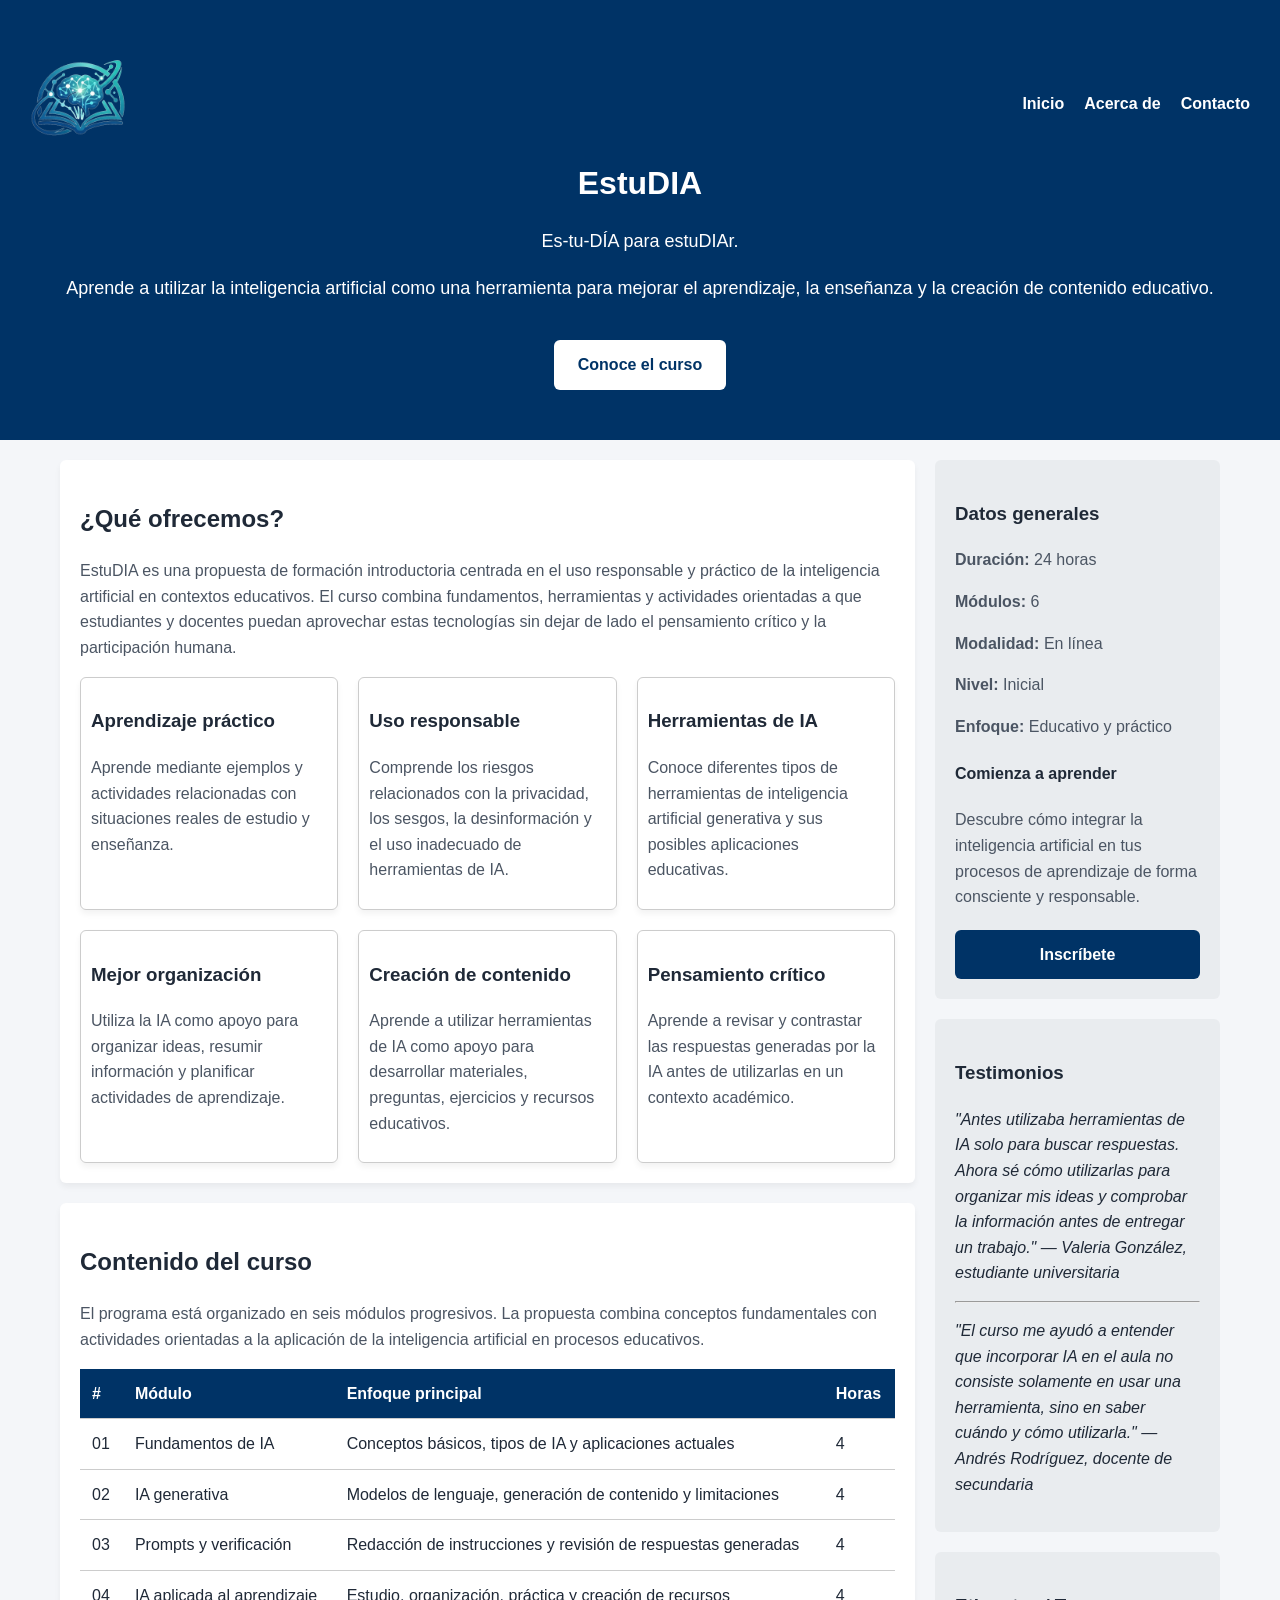
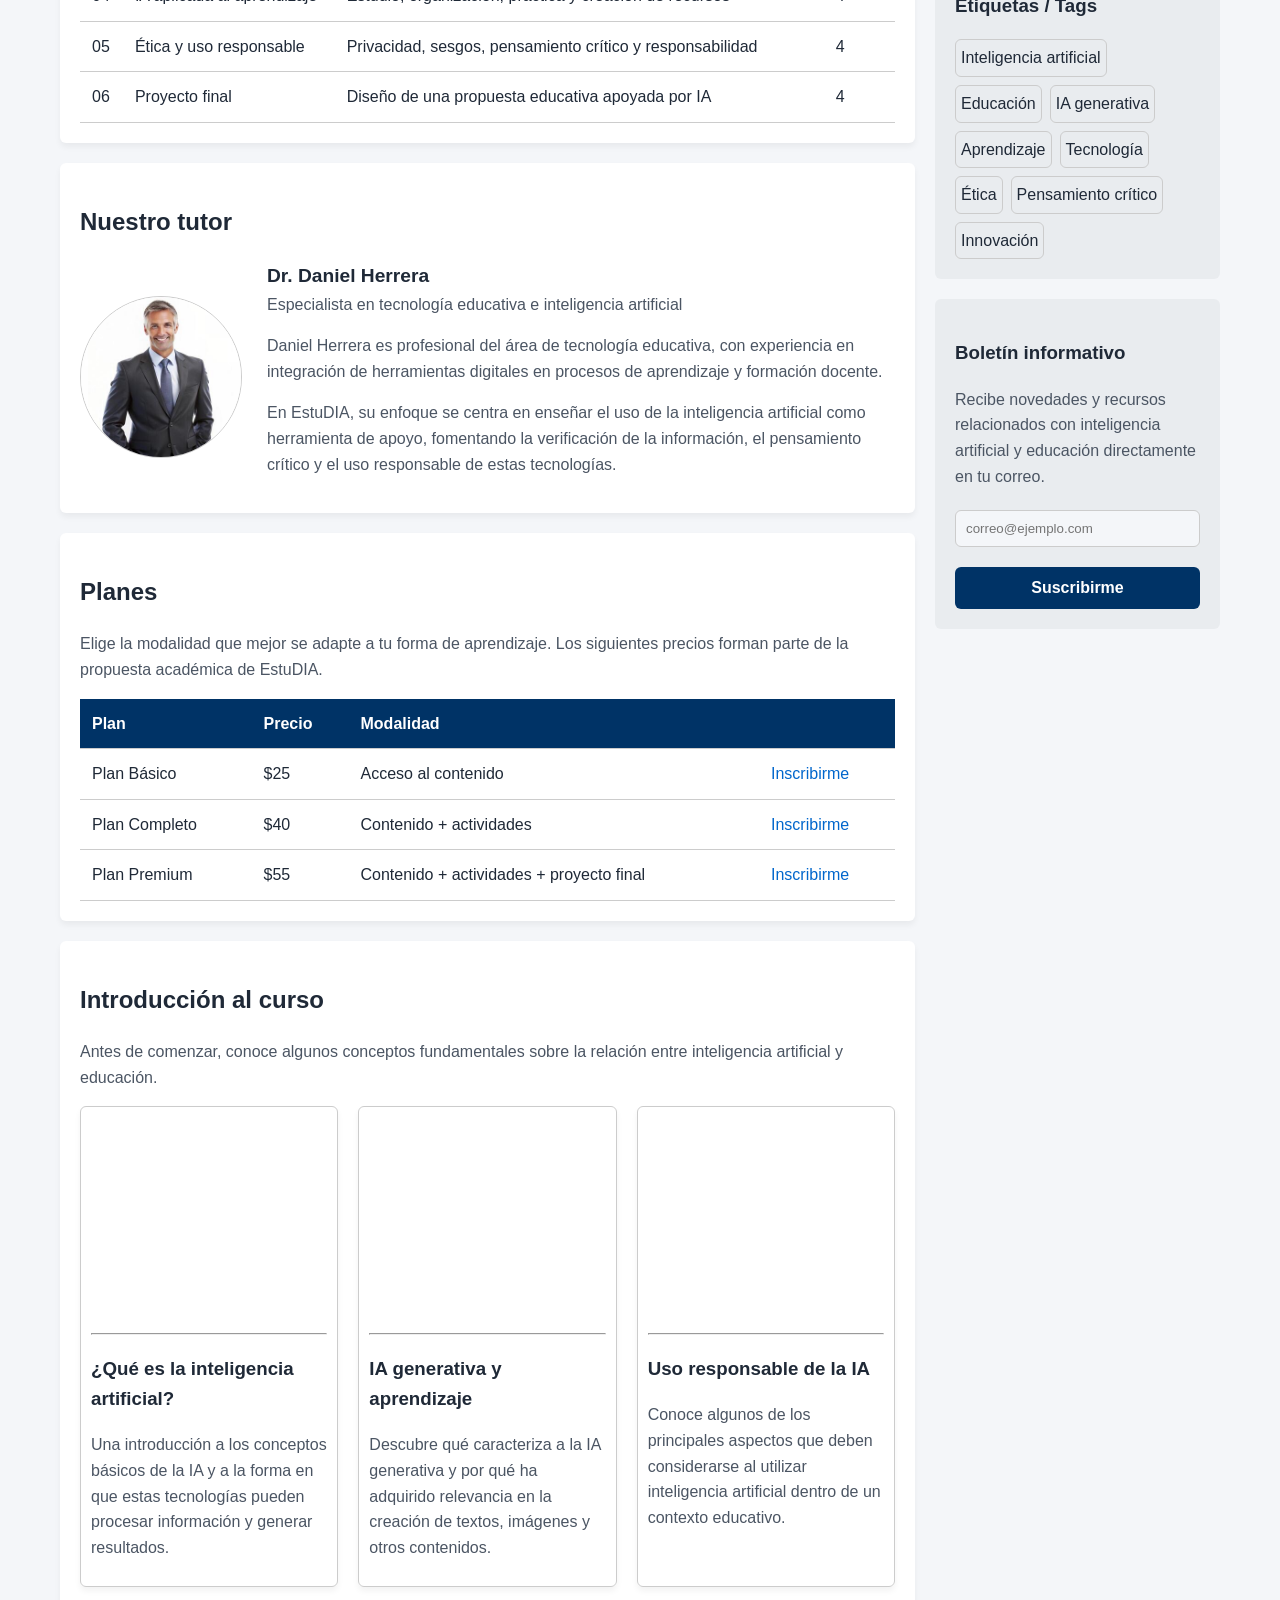
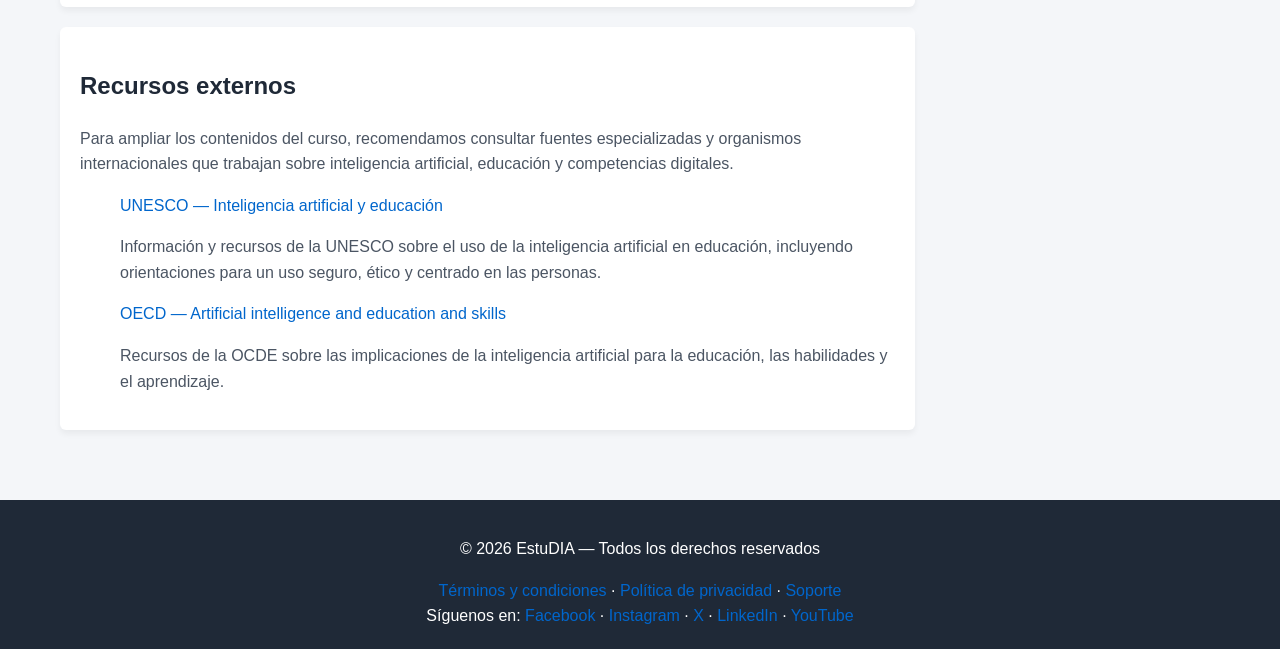
==== commit 0d83b445: "final" ====
--- a/html/index.html
+++ b/html/index.html
@@ -8,66 +8,13 @@
     <link rel="preconnect" href="https://fonts.googleapis.com">
     <link rel="preconnect" href="https://fonts.gstatic.com" crossorigin>
     <link href="https://fonts.googleapis.com/css2?family=Poppins:wght@600;700;800&display=swap" rel="stylesheet">
+    <link rel="icon" type="image/png" sizes="16x16" href="../img/logo.png">
     <meta name="description"
         content="EstuDIA: curso introductorio de inteligencia artificial aplicada a la educación.">
     <title>EstuDIA - Curso de IA en la educación</title>
     <link rel="stylesheet" href="../css/style.css">
 
-    <style>
-        header h1 span {
-            color: #66b3ff;
-        }
-        .catchphrase {
-            color: white;
-            font-size: 1.3rem;
-            font-weight: bold;
-            margin: 5px 0 10px;
-        }
-
-        .tutor {
-            display: flex;
-            align-items: center;
-            gap: 25px;
-        }
-
-        .tutor img {
-            width: 160px;
-            height: 160px;
-            object-fit: cover;
-            border-radius: 50%;
-            border: 1px solid var(--COLOR_BORDE);
-        }
-
-        .tutor-info {
-            flex: 1;
-        }
-
-        .tutor-info strong {
-            display: block;
-            font-size: 1.2rem;
-            color: var(--TEXTO_PRINCIPAL);
-        }
-
-        .tutor-info span {
-            display: block;
-            margin-bottom: 10px;
-            color: var(--TEXTO_SECUNDARIO);
-        }
-
-        .tags {
-            display: flex;
-            flex-wrap: wrap;
-            gap: 8px;
-        }
-
-        .tag {
-            border: 1px solid var(--COLOR_BORDE);
-            border-radius: var(--RADIO_BORDE);
-            padding: 5px;
-            width: fit-content;
-        }
-
-    </style>
+
 </head>
 
 <body>
--- a/css/style.css
+++ b/css/style.css
@@ -385,4 +385,13 @@
     width: 100%;
     height: 200px;
     border: none;
+}
+
+.red-social {
+    display: block;
+    margin-bottom: 8px;
+}
+
+.equipo {
+    grid-template-columns: repeat(2, minmax(0, 1fr));
 }
